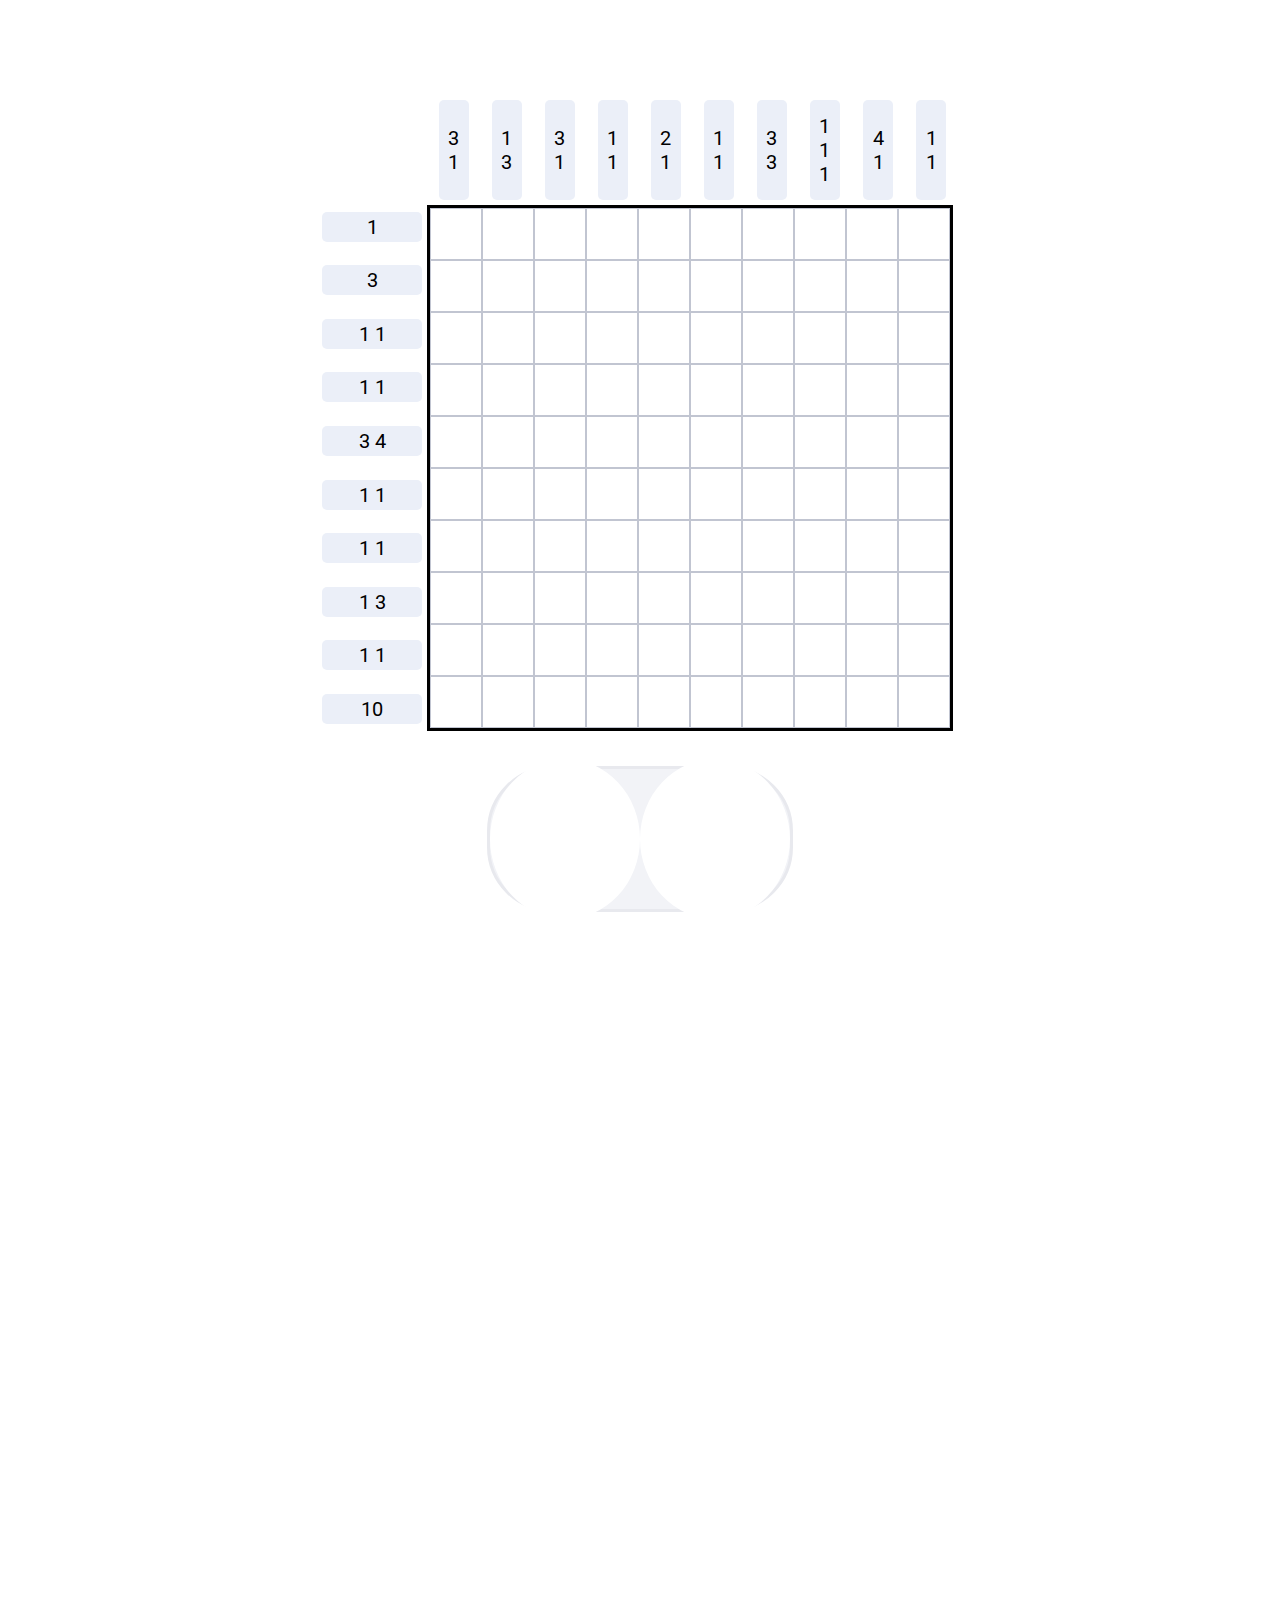
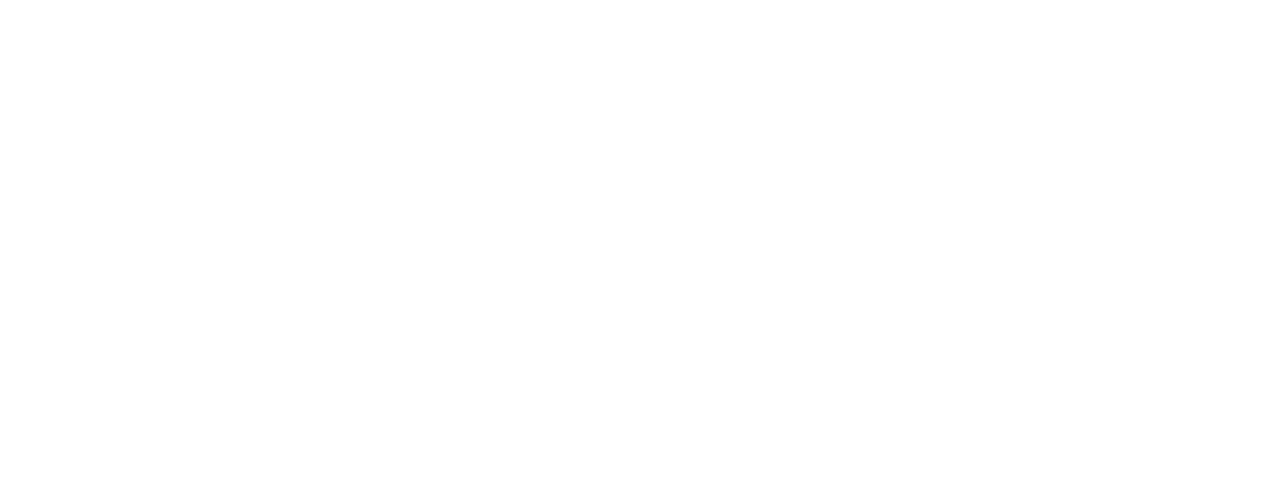
==== index.html @ 374b4eeb "easy level, word-wrap" ====
<!DOCTYPE html>
<html lang="en">

<head>
    <meta charset="UTF-8">
    <meta name="viewport" content="width=device-width, initial-scale=1.0">
    <meta http-equiv="X-UA-Compatible" content="ie=edge">
    <title>Nonogram</title>
    <link rel="stylesheet" href="./scss/style.css">
    <link href="https://fonts.googleapis.com/css?family=Roboto&display=swap" rel="stylesheet">
</head>

<body>
    <div class="container">

        <div class="box-wrap">
            <div class="box-numbers__top">
                <div class="box-number"><p>3 1</p></div>
                <div class="box-number"><p>1 3</p></div>
                <div class="box-number"><p>3 1</p></div>
                <div class="box-number"><p>1 1</p></div>
                <div class="box-number"><p>2 1</p></div>
                <div class="box-number"><p>1 1</p></div>
                <div class="box-number"><p>3 3</p></div>
                <div class="box-number"><p>1 1 1</p></div>
                <div class="box-number"><p>4 1</p></div>
                <div class="box-number"><p>1 1</p></div>
            </div>
            
            <div class="box-2">
                <div class="box-numbers__left">
                    <div class="box-number"><p>1</p></div>
                    <div class="box-number"><p>3</p></div>
                    <div class="box-number"><p>1 1</p></div>
                    <div class="box-number"><p>1 1</p></div>
                    <div class="box-number"><p>3 4</p></div>
                    <div class="box-number"><p>1 1</p></div>
                    <div class="box-number"><p>1 1</p></div>
                    <div class="box-number"><p>1 3</p></div>
                    <div class="box-number"><p>1 1</p></div>
                    <div class="box-number"><p>10</p></div>
                </div>
                
                <div class="box">
                    <!-- box cells provided by JS -->
                </div>

                
            </div>
            <div class="switcher">
                <label class="switch">
                    <input type="checkbox">
                    <div class="cross-wrap">
                        <div class="cross"></div>
                    </div>
                    <div class="block-wrap">
                        <div class="block"></div>
                    </div>    
                </label>
            </div>
        </div>
    </div>
    <script src="./main.js"></script>
</body>

</html>
---- scss/style.css ----
body {
  margin: 0;
  padding: 0;
  -webkit-box-sizing: border-box;
          box-sizing: border-box;
  font-family: 'Roboto';
  min-height: 2000px;
}

body .container {
  margin-top: 100px;
  display: -webkit-box;
  display: -ms-flexbox;
  display: flex;
  -webkit-box-pack: center;
      -ms-flex-pack: center;
          justify-content: center;
  -webkit-box-align: center;
      -ms-flex-align: center;
          align-items: center;
}

body .container .box {
  width: 520px;
  height: 520px;
  border: 3px solid black;
  display: -webkit-box;
  display: -ms-flexbox;
  display: flex;
  -ms-flex-wrap: wrap;
      flex-wrap: wrap;
  margin: 0.3rem;
}

body .container .box-2 {
  display: -webkit-box;
  display: -ms-flexbox;
  display: flex;
}

body .container .box-cell {
  width: 50px;
  height: 50px;
  border: 1px solid #C1C5D1;
}

body .container .box-number {
  width: 100px;
  height: 30px;
  display: -webkit-box;
  display: -ms-flexbox;
  display: flex;
  -webkit-box-pack: center;
      -ms-flex-pack: center;
          justify-content: center;
  -webkit-box-align: center;
      -ms-flex-align: center;
          align-items: center;
  background: #EBEFF8;
  border-radius: 5px;
  font-size: 20px;
}

body .container .box-numbers__left {
  display: -webkit-box;
  display: -ms-flexbox;
  display: flex;
  -ms-flex-pack: distribute;
      justify-content: space-around;
  -webkit-box-align: center;
      -ms-flex-align: center;
          align-items: center;
  -webkit-box-orient: vertical;
  -webkit-box-direction: normal;
      -ms-flex-direction: column;
          flex-direction: column;
}

body .container .box-numbers__top {
  display: -webkit-box;
  display: -ms-flexbox;
  display: flex;
  -ms-flex-pack: distribute;
      justify-content: space-around;
  padding-left: 105px;
}

body .container .box-numbers__top .box-number {
  width: 30px;
  height: 100px;
}

body .container .box-numbers__top .box-number p {
  width: .7rem;
  word-wrap: break-word;
}

body .container .switcher {
  display: -webkit-box;
  display: -ms-flexbox;
  display: flex;
  -webkit-box-pack: center;
      -ms-flex-pack: center;
          justify-content: center;
  -webkit-box-align: center;
      -ms-flex-align: center;
          align-items: center;
}

body .container .switcher .switch {
  position: relative;
  display: -webkit-box;
  display: -ms-flexbox;
  display: flex;
  -webkit-box-pack: justify;
      -ms-flex-pack: justify;
          justify-content: space-between;
  -webkit-box-align: center;
      -ms-flex-align: center;
          align-items: center;
  width: 300px;
  height: 140px;
  margin-top: 30px;
  border-radius: 65px;
  border: 3px solid #E8E9EE;
  background: #F2F3F7;
}

body .container .switcher .switch .cross-wrap, body .container .switcher .switch .block-wrap {
  width: 160px;
  height: 160px;
  background: white;
  border-radius: 50%;
}

body .container .switcher .switch input {
  display: none;
}

body .container .switcher .switch input:checked + .cross {
  background: #000;
}
/*# sourceMappingURL=style.css.map */
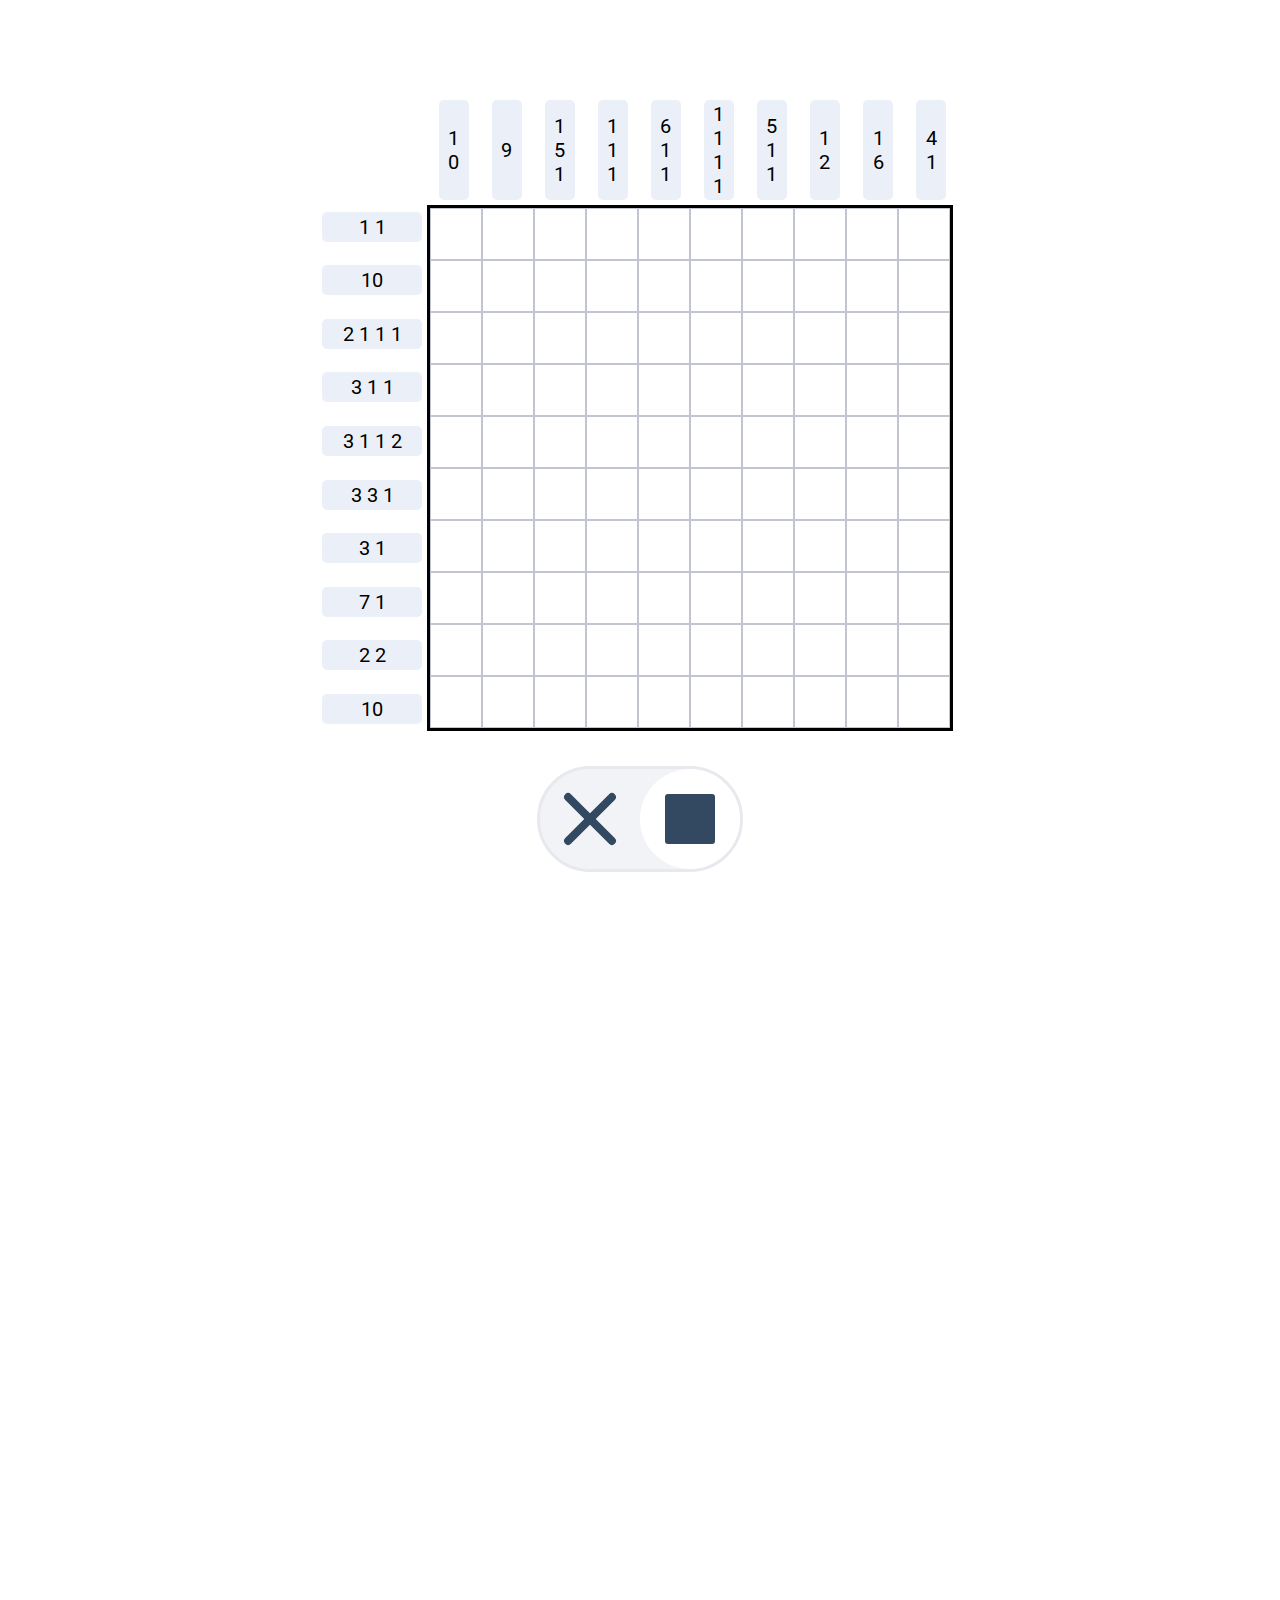
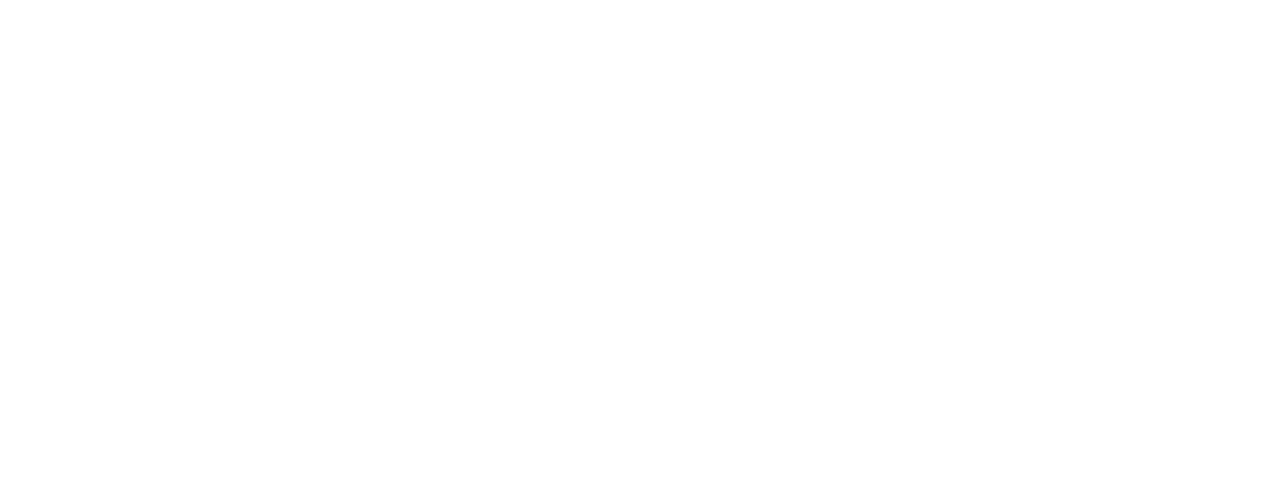
==== commit 2b42ad65: "crossCell, boxCell, => switcher" ====
--- a/index.html
+++ b/index.html
@@ -15,29 +15,29 @@
 
         <div class="box-wrap">
             <div class="box-numbers__top">
-                <div class="box-number"><p>3 1</p></div>
-                <div class="box-number"><p>1 3</p></div>
-                <div class="box-number"><p>3 1</p></div>
-                <div class="box-number"><p>1 1</p></div>
-                <div class="box-number"><p>2 1</p></div>
-                <div class="box-number"><p>1 1</p></div>
-                <div class="box-number"><p>3 3</p></div>
+                <div class="box-number"><p>10</p></div>
+                <div class="box-number"><p>9</p></div>
+                <div class="box-number"><p>1 5 1</p></div>
                 <div class="box-number"><p>1 1 1</p></div>
+                <div class="box-number"><p>6 1 1</p></div>
+                <div class="box-number"><p>1 1 1 1</p></div>
+                <div class="box-number"><p>5 1 1</p></div>
+                <div class="box-number"><p>1 2</p></div>
+                <div class="box-number"><p>1 6</p></div>
                 <div class="box-number"><p>4 1</p></div>
-                <div class="box-number"><p>1 1</p></div>
             </div>
             
             <div class="box-2">
                 <div class="box-numbers__left">
-                    <div class="box-number"><p>1</p></div>
-                    <div class="box-number"><p>3</p></div>
                     <div class="box-number"><p>1 1</p></div>
-                    <div class="box-number"><p>1 1</p></div>
-                    <div class="box-number"><p>3 4</p></div>
-                    <div class="box-number"><p>1 1</p></div>
-                    <div class="box-number"><p>1 1</p></div>
-                    <div class="box-number"><p>1 3</p></div>
-                    <div class="box-number"><p>1 1</p></div>
+                    <div class="box-number"><p>10</p></div>
+                    <div class="box-number"><p>2 1 1 1</p></div>
+                    <div class="box-number"><p>3 1 1</p></div>
+                    <div class="box-number"><p>3 1 1 2</p></div>
+                    <div class="box-number"><p>3 3 1</p></div>
+                    <div class="box-number"><p>3 1</p></div>
+                    <div class="box-number"><p>7 1</p></div>
+                    <div class="box-number"><p>2 2</p></div>
                     <div class="box-number"><p>10</p></div>
                 </div>
                 
@@ -51,7 +51,8 @@
                 <label class="switch">
                     <input type="checkbox">
                     <div class="cross-wrap">
-                        <div class="cross"></div>
+                            <div class="stick"></div>
+                            <div class="stick"></div>
                     </div>
                     <div class="block-wrap">
                         <div class="block"></div>
--- a/scss/style.css
+++ b/scss/style.css
@@ -95,6 +95,35 @@
   word-wrap: break-word;
 }
 
+body .container .box .cross-cell {
+  width: inherit;
+  height: inherit;
+  display: -webkit-box;
+  display: -ms-flexbox;
+  display: flex;
+  -webkit-box-pack: center;
+      -ms-flex-pack: center;
+          justify-content: center;
+  -webkit-box-align: center;
+      -ms-flex-align: center;
+          align-items: center;
+}
+
+body .container .box .cross-cell .stick-cell {
+  position: absolute;
+  width: 50px;
+  height: 5px;
+  background: #334861;
+  border-radius: 50px;
+  -webkit-transform: rotate(-45deg);
+          transform: rotate(-45deg);
+}
+
+body .container .box .cross-cell .stick-cell:first-child {
+  -webkit-transform: rotate(45deg);
+          transform: rotate(45deg);
+}
+
 body .container .switcher {
   display: -webkit-box;
   display: -ms-flexbox;
@@ -118,8 +147,8 @@
   -webkit-box-align: center;
       -ms-flex-align: center;
           align-items: center;
-  width: 300px;
-  height: 140px;
+  width: 200px;
+  height: 100px;
   margin-top: 30px;
   border-radius: 65px;
   border: 3px solid #E8E9EE;
@@ -127,10 +156,44 @@
 }
 
 body .container .switcher .switch .cross-wrap, body .container .switcher .switch .block-wrap {
-  width: 160px;
-  height: 160px;
-  background: white;
+  width: 100px;
+  height: 100px;
   border-radius: 50%;
+  display: -webkit-box;
+  display: -ms-flexbox;
+  display: flex;
+  -webkit-box-pack: center;
+      -ms-flex-pack: center;
+          justify-content: center;
+  -webkit-box-align: center;
+      -ms-flex-align: center;
+          align-items: center;
+}
+
+body .container .switcher .switch .cross-wrap .stick, body .container .switcher .switch .block-wrap .stick {
+  position: absolute;
+  width: 70px;
+  height: 8px;
+  background: #334861;
+  border-radius: 50px;
+  -webkit-transform: rotate(-45deg);
+          transform: rotate(-45deg);
+}
+
+body .container .switcher .switch .cross-wrap .stick:first-child, body .container .switcher .switch .block-wrap .stick:first-child {
+  -webkit-transform: rotate(45deg);
+          transform: rotate(45deg);
+}
+
+body .container .switcher .switch .cross-wrap .block, body .container .switcher .switch .block-wrap .block {
+  width: 50px;
+  height: 50px;
+  background: #334861;
+  border-radius: 3px;
+}
+
+body .container .switcher .switch .block-wrap {
+  background: transparent;
 }
 
 body .container .switcher .switch input {
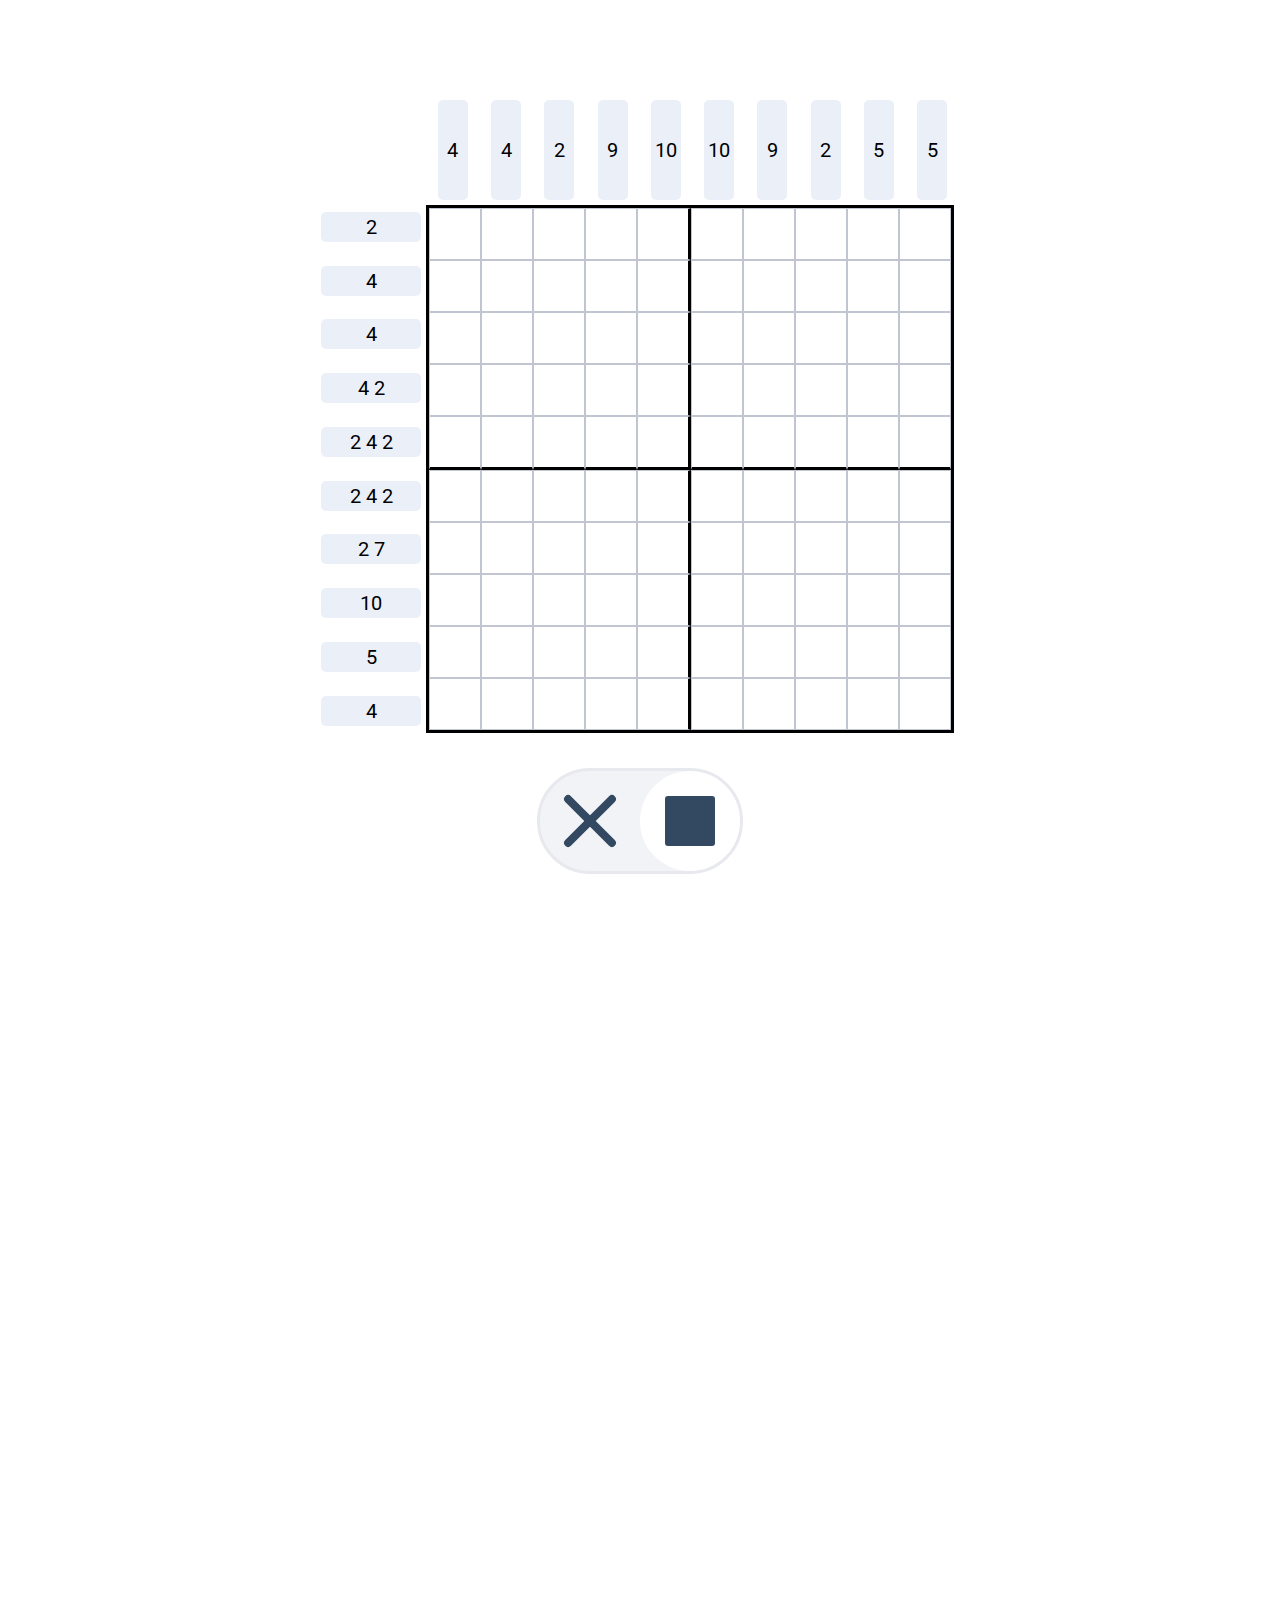
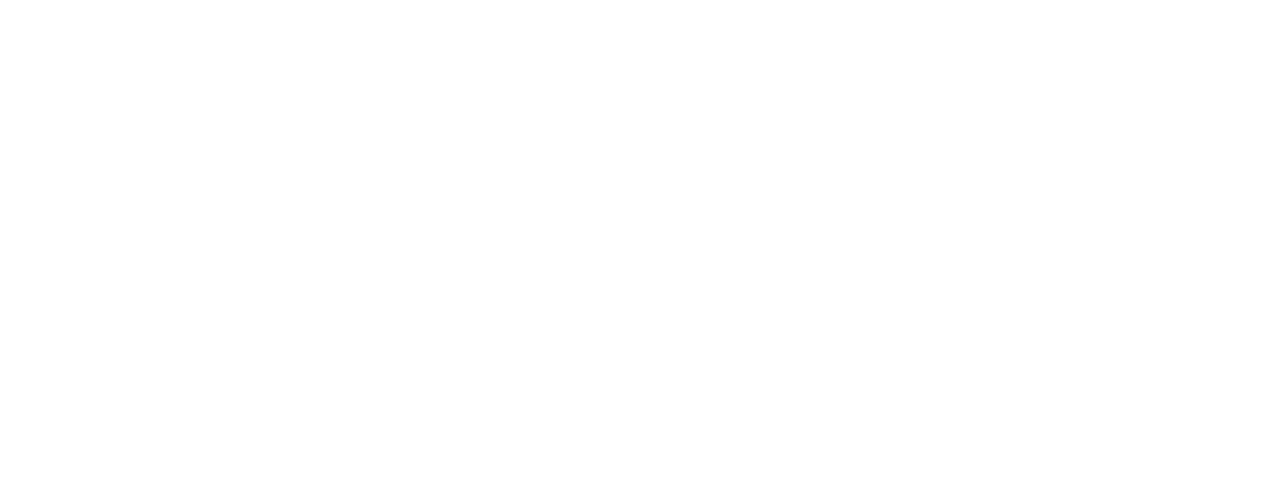
==== commit 34e623e3: "map, prevented db" ====
--- a/index.html
+++ b/index.html
@@ -15,48 +15,88 @@
 
         <div class="box-wrap">
             <div class="box-numbers__top">
-                <div class="box-number"><p>10</p></div>
-                <div class="box-number"><p>9</p></div>
-                <div class="box-number"><p>1 5 1</p></div>
-                <div class="box-number"><p>1 1 1</p></div>
-                <div class="box-number"><p>6 1 1</p></div>
-                <div class="box-number"><p>1 1 1 1</p></div>
-                <div class="box-number"><p>5 1 1</p></div>
-                <div class="box-number"><p>1 2</p></div>
-                <div class="box-number"><p>1 6</p></div>
-                <div class="box-number"><p>4 1</p></div>
+                <div class="box-number">
+                    <p><!-- numbers provided by JS --></p>
+                </div>
+                <div class="box-number">
+                    <p><!-- numbers provided by JS --></p>
+                </div>
+                <div class="box-number">
+                    <p><!-- numbers provided by JS --></p>
+                </div>
+                <div class="box-number">
+                    <p><!-- numbers provided by JS --></p>
+                </div>
+                <div class="box-number">
+                    <p><!-- numbers provided by JS --></p>
+                </div>
+                <div class="box-number">
+                    <p><!-- numbers provided by JS --></p>
+                </div>
+                <div class="box-number">
+                    <p><!-- numbers provided by JS --></p>
+                </div>
+                <div class="box-number">
+                    <p><!-- numbers provided by JS --></p>
+                </div>
+                <div class="box-number">
+                    <p><!-- numbers provided by JS --></p>
+                </div>
+                <div class="box-number">
+                    <p><!-- numbers provided by JS --></p>
+                </div>
             </div>
-            
+
             <div class="box-2">
                 <div class="box-numbers__left">
-                    <div class="box-number"><p>1 1</p></div>
-                    <div class="box-number"><p>10</p></div>
-                    <div class="box-number"><p>2 1 1 1</p></div>
-                    <div class="box-number"><p>3 1 1</p></div>
-                    <div class="box-number"><p>3 1 1 2</p></div>
-                    <div class="box-number"><p>3 3 1</p></div>
-                    <div class="box-number"><p>3 1</p></div>
-                    <div class="box-number"><p>7 1</p></div>
-                    <div class="box-number"><p>2 2</p></div>
-                    <div class="box-number"><p>10</p></div>
+                    <div class="box-number">
+                        <p><!-- numbers provided by JS --></p>
+                    </div>
+                    <div class="box-number">
+                        <p><!-- numbers provided by JS --></p>
+                    </div>
+                    <div class="box-number">
+                        <p><!-- numbers provided by JS --></p>
+                    </div>
+                    <div class="box-number">
+                        <p><!-- numbers provided by JS --></p>
+                    </div>
+                    <div class="box-number">
+                        <p><!-- numbers provided by JS --></p>
+                    </div>
+                    <div class="box-number">
+                        <p><!-- numbers provided by JS --></p>
+                    </div>
+                    <div class="box-number">
+                        <p><!-- numbers provided by JS --></p>
+                    </div>
+                    <div class="box-number">
+                        <p><!-- numbers provided by JS --></p>
+                    </div>
+                    <div class="box-number">
+                        <p><!-- numbers provided by JS --></p>
+                    </div>
+                    <div class="box-number">
+                        <p><!-- numbers provided by JS --></p>
+                    </div>
                 </div>
-                
+
                 <div class="box">
                     <!-- box cells provided by JS -->
                 </div>
 
-                
+
             </div>
             <div class="switcher">
                 <label class="switch">
                     <input type="checkbox">
                     <div class="cross-wrap">
-                            <div class="stick"></div>
-                            <div class="stick"></div>
+                        <div class="stick"></div>
+                        <div class="stick"></div>
                     </div>
                     <div class="block-wrap">
                         <div class="block"></div>
-                    </div>    
+                    </div>
                 </label>
             </div>
         </div>
--- a/scss/style.css
+++ b/scss/style.css
@@ -21,8 +21,8 @@
 }
 
 body .container .box {
-  width: 520px;
-  height: 520px;
+  width: 522px;
+  height: 522px;
   border: 3px solid black;
   display: -webkit-box;
   display: -ms-flexbox;
@@ -88,11 +88,6 @@
 body .container .box-numbers__top .box-number {
   width: 30px;
   height: 100px;
-}
-
-body .container .box-numbers__top .box-number p {
-  width: .7rem;
-  word-wrap: break-word;
 }
 
 body .container .box .cross-cell {
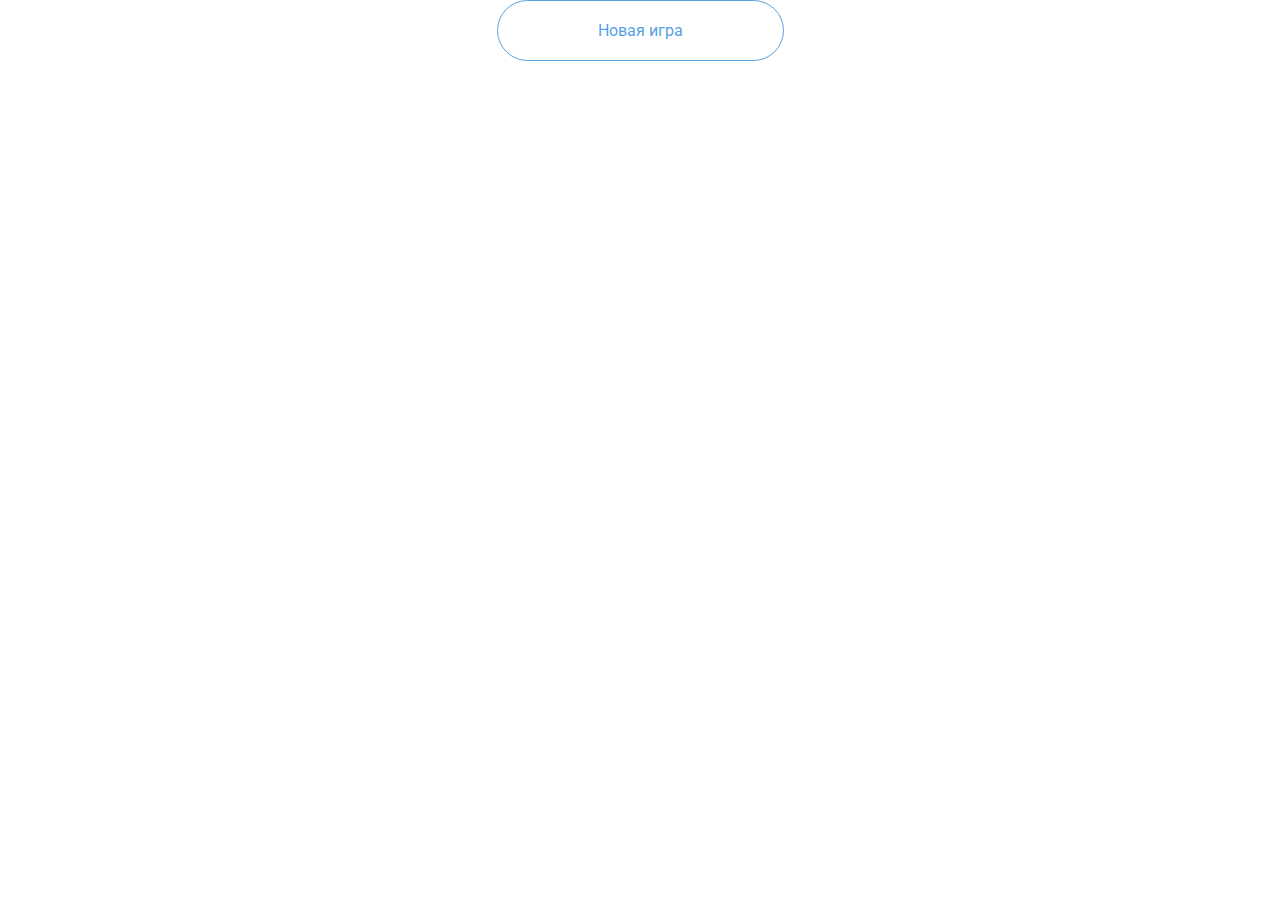
==== commit f2bdd3f2: "starting page" ====
--- a/index.html
+++ b/index.html
@@ -1,107 +1,18 @@
 <!DOCTYPE html>
 <html lang="en">
-
 <head>
     <meta charset="UTF-8">
     <meta name="viewport" content="width=device-width, initial-scale=1.0">
-    <meta http-equiv="X-UA-Compatible" content="ie=edge">
-    <title>Nonogram</title>
-    <link rel="stylesheet" href="./scss/style.css">
+    <title>Document</title>
+    <link rel="stylesheet" href="./scss/main.css">
     <link href="https://fonts.googleapis.com/css?family=Roboto&display=swap" rel="stylesheet">
 </head>
-
 <body>
     <div class="container">
-
-        <div class="box-wrap">
-            <div class="box-numbers__top">
-                <div class="box-number">
-                    <p><!-- numbers provided by JS --></p>
-                </div>
-                <div class="box-number">
-                    <p><!-- numbers provided by JS --></p>
-                </div>
-                <div class="box-number">
-                    <p><!-- numbers provided by JS --></p>
-                </div>
-                <div class="box-number">
-                    <p><!-- numbers provided by JS --></p>
-                </div>
-                <div class="box-number">
-                    <p><!-- numbers provided by JS --></p>
-                </div>
-                <div class="box-number">
-                    <p><!-- numbers provided by JS --></p>
-                </div>
-                <div class="box-number">
-                    <p><!-- numbers provided by JS --></p>
-                </div>
-                <div class="box-number">
-                    <p><!-- numbers provided by JS --></p>
-                </div>
-                <div class="box-number">
-                    <p><!-- numbers provided by JS --></p>
-                </div>
-                <div class="box-number">
-                    <p><!-- numbers provided by JS --></p>
-                </div>
-            </div>
-
-            <div class="box-2">
-                <div class="box-numbers__left">
-                    <div class="box-number">
-                        <p><!-- numbers provided by JS --></p>
-                    </div>
-                    <div class="box-number">
-                        <p><!-- numbers provided by JS --></p>
-                    </div>
-                    <div class="box-number">
-                        <p><!-- numbers provided by JS --></p>
-                    </div>
-                    <div class="box-number">
-                        <p><!-- numbers provided by JS --></p>
-                    </div>
-                    <div class="box-number">
-                        <p><!-- numbers provided by JS --></p>
-                    </div>
-                    <div class="box-number">
-                        <p><!-- numbers provided by JS --></p>
-                    </div>
-                    <div class="box-number">
-                        <p><!-- numbers provided by JS --></p>
-                    </div>
-                    <div class="box-number">
-                        <p><!-- numbers provided by JS --></p>
-                    </div>
-                    <div class="box-number">
-                        <p><!-- numbers provided by JS --></p>
-                    </div>
-                    <div class="box-number">
-                        <p><!-- numbers provided by JS --></p>
-                    </div>
-                </div>
-
-                <div class="box">
-                    <!-- box cells provided by JS -->
-                </div>
-
-
-            </div>
-            <div class="switcher">
-                <label class="switch">
-                    <input type="checkbox">
-                    <div class="cross-wrap">
-                        <div class="stick"></div>
-                        <div class="stick"></div>
-                    </div>
-                    <div class="block-wrap">
-                        <div class="block"></div>
-                    </div>
-                </label>
-            </div>
+        <div class="play-button">
+            <a href="game.html">Новая игра</a>
         </div>
     </div>
-    <script src="./main.js"></script>
+    
 </body>
-
 </html>--- a/scss/main.css
+++ b/scss/main.css
@@ -0,0 +1,44 @@
+* {
+  margin: 0;
+  padding: 0;
+  -webkit-box-sizing: border-box;
+          box-sizing: border-box;
+}
+
+body {
+  font-family: 'Roboto';
+}
+
+body .container {
+  display: -webkit-box;
+  display: -ms-flexbox;
+  display: flex;
+  -webkit-box-pack: center;
+      -ms-flex-pack: center;
+          justify-content: center;
+  -webkit-box-align: center;
+      -ms-flex-align: center;
+          align-items: center;
+}
+
+body .container .play-button {
+  display: -webkit-box;
+  display: -ms-flexbox;
+  display: flex;
+  -webkit-box-pack: center;
+      -ms-flex-pack: center;
+          justify-content: center;
+  -webkit-box-align: center;
+      -ms-flex-align: center;
+          align-items: center;
+}
+
+body .container .play-button a {
+  border: 1px solid #56A1E5;
+  padding: 20px 100px;
+  border-radius: 50px;
+  min-width: 100%;
+  color: #56A1E5;
+  text-decoration: none;
+}
+/*# sourceMappingURL=main.css.map */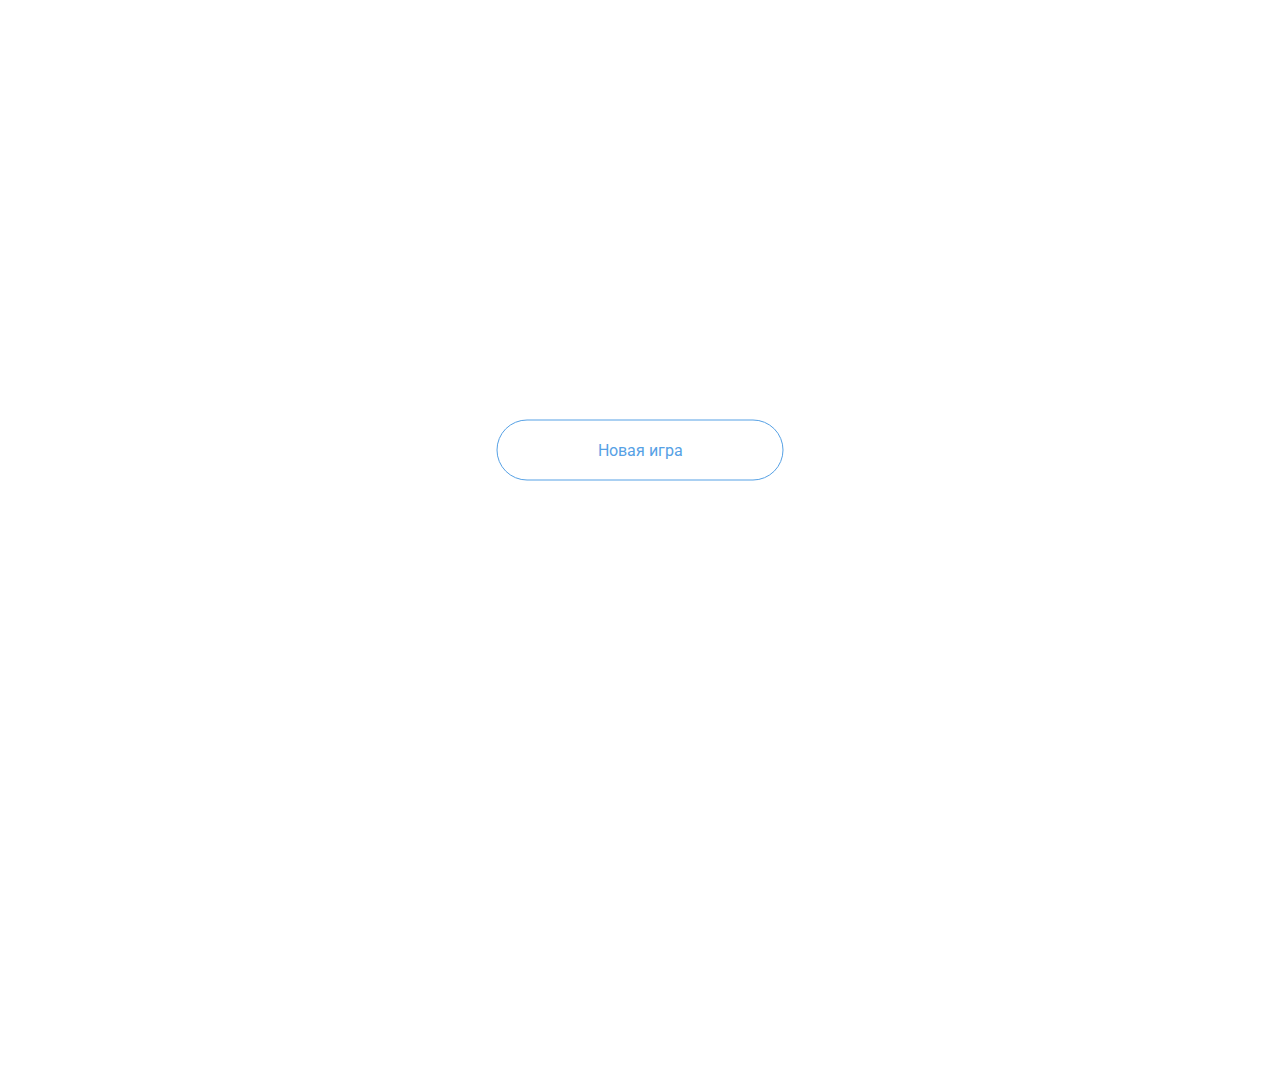
==== commit 728c3004: "test, modal" ====
--- a/index.html
+++ b/index.html
@@ -9,10 +9,38 @@
 </head>
 <body>
     <div class="container">
-        <div class="play-button">
-            <a href="game.html">Новая игра</a>
+        <div class="game">
+            <div class="play-button">
+                <a href="#">Новая игра</a>
+            </div>
+            
+        </div>
+        
+        <div class="choose-levels__modal hide">
+            <div class="level-options">
+                <a href="game.html" class="option">
+                    <div class="option-text">
+                        <p>Easy</p>
+                    </div>
+                </a>
+                <a href="game.html" class="option">
+                    <div class="option-text">
+                        <p>Medium</p>
+                    </div>
+                </a>
+                <a href="game.html" class="option">
+                    <div class="option-text">
+                        <p>Hard</p>
+                    </div>
+                </a>
+                <div class="option cancel">
+                    <div class="option-text">
+                        <p>Cancel</p>
+                    </div>
+                </div>
+            </div>
         </div>
     </div>
-    
+    <script src="./src/index.js"></script>
 </body>
 </html>--- a/scss/main.css
+++ b/scss/main.css
@@ -7,9 +7,93 @@
 
 body {
   font-family: 'Roboto';
+  height: 1080px;
+}
+
+body a {
+  text-decoration: none;
+  color: inherit;
 }
 
 body .container {
+  display: -webkit-box;
+  display: -ms-flexbox;
+  display: flex;
+  -webkit-box-pack: center;
+      -ms-flex-pack: center;
+          justify-content: center;
+  -webkit-box-align: center;
+      -ms-flex-align: center;
+          align-items: center;
+}
+
+body .container .choose-levels__modal {
+  width: 100%;
+  height: 1080px;
+  background: #8D9099;
+  display: -webkit-box;
+  display: -ms-flexbox;
+  display: flex;
+  -webkit-box-pack: center;
+      -ms-flex-pack: center;
+          justify-content: center;
+  -webkit-box-align: center;
+      -ms-flex-align: center;
+          align-items: center;
+}
+
+body .container .choose-levels__modal .level-options .option {
+  width: 1100px;
+  height: 100px;
+  background: #EBEBEB;
+  display: -webkit-box;
+  display: -ms-flexbox;
+  display: flex;
+  -webkit-box-pack: center;
+      -ms-flex-pack: center;
+          justify-content: center;
+  -webkit-box-align: center;
+      -ms-flex-align: center;
+          align-items: center;
+  margin-bottom: 3px;
+  cursor: pointer;
+}
+
+body .container .choose-levels__modal .level-options .option-text {
+  font-size: 20px;
+  color: #057BF9;
+  width: 100%;
+  height: 100%;
+  display: -webkit-box;
+  display: -ms-flexbox;
+  display: flex;
+  -webkit-box-pack: center;
+      -ms-flex-pack: center;
+          justify-content: center;
+  -webkit-box-align: center;
+      -ms-flex-align: center;
+          align-items: center;
+}
+
+body .container .choose-levels__modal .level-options .option:first-child {
+  border-top-left-radius: 6px;
+  border-top-right-radius: 6px;
+}
+
+body .container .choose-levels__modal .level-options .option:nth-child(3) {
+  border-bottom-left-radius: 6px;
+  border-bottom-right-radius: 6px;
+}
+
+body .container .choose-levels__modal .level-options .option:last-child {
+  border-radius: 12px;
+}
+
+body .container .choose-levels__modal .level-options .cancel {
+  margin-top: 20px;
+}
+
+body .container .game {
   display: -webkit-box;
   display: -ms-flexbox;
   display: flex;
@@ -31,6 +115,11 @@
   -webkit-box-align: center;
       -ms-flex-align: center;
           align-items: center;
+  position: absolute;
+  top: 50%;
+  left: 50%;
+  -webkit-transform: translate(-50%, -50%);
+          transform: translate(-50%, -50%);
 }
 
 body .container .play-button a {
@@ -41,4 +130,8 @@
   color: #56A1E5;
   text-decoration: none;
 }
+
+body .container .hide {
+  display: none;
+}
 /*# sourceMappingURL=main.css.map */